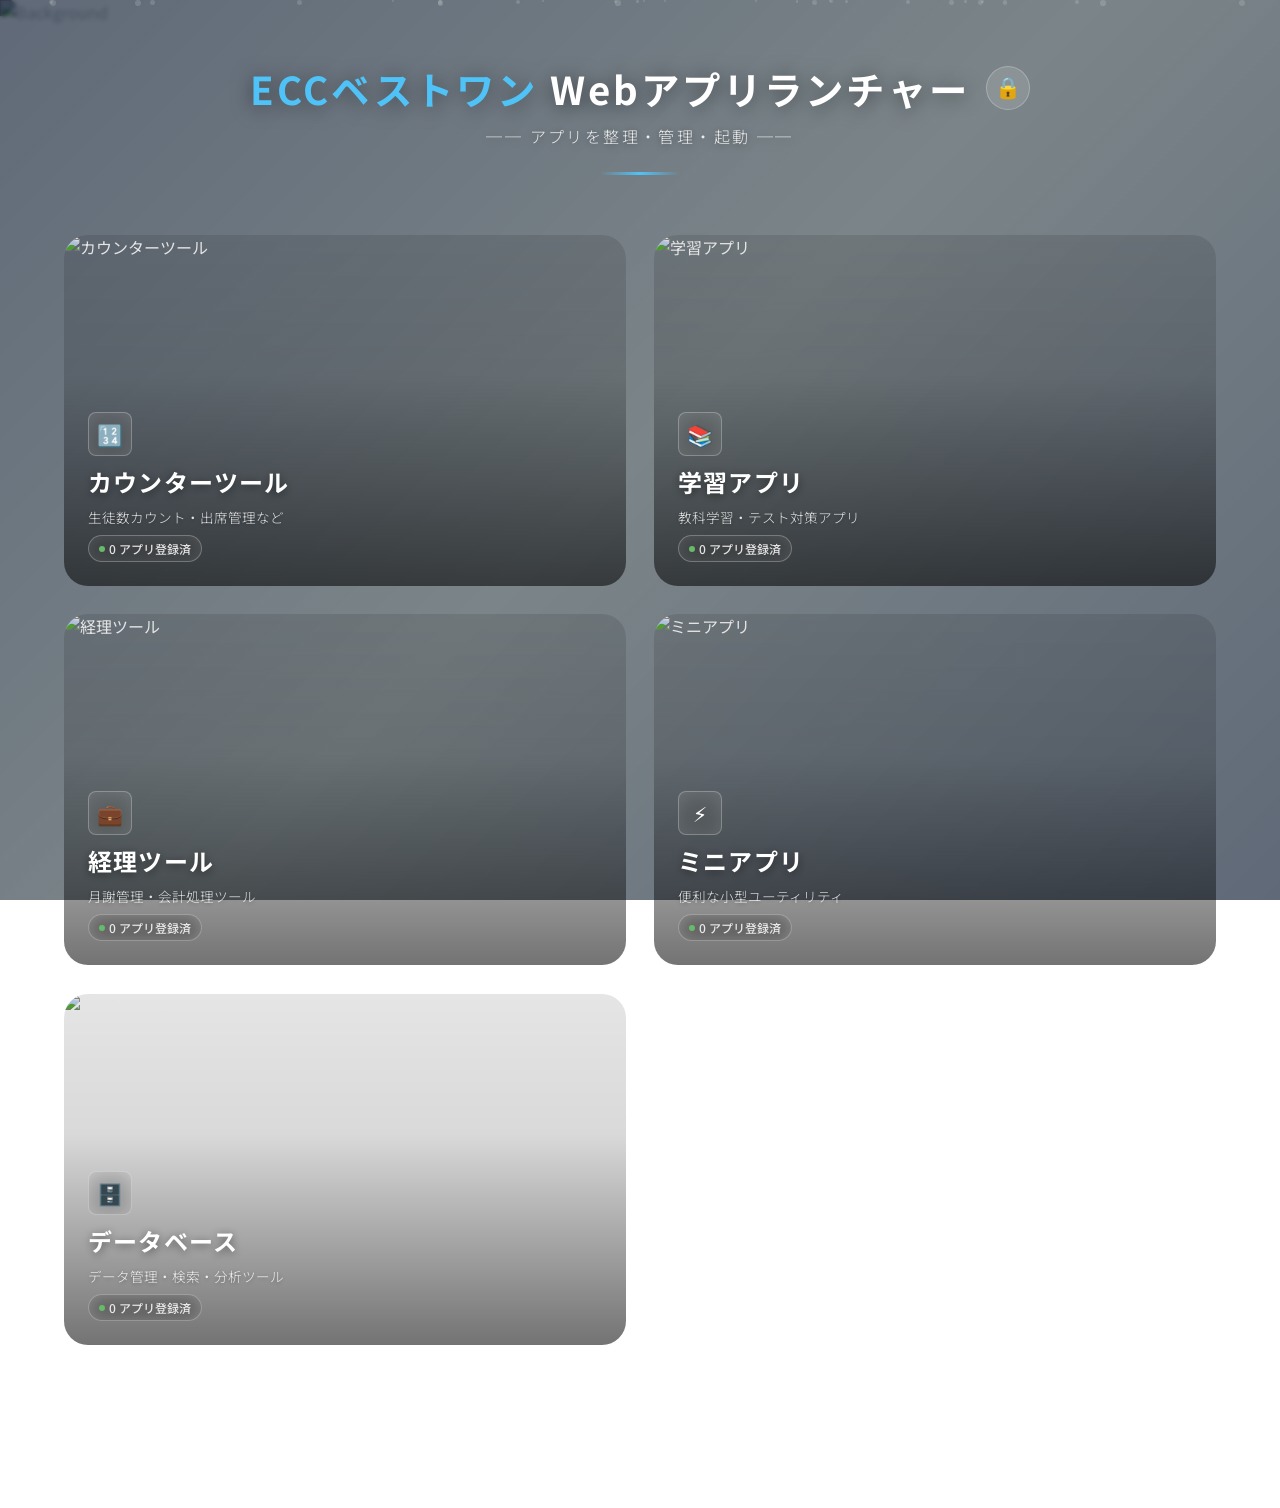
==== category.html @ 7f66db39 "Add files via upload" ====
<!DOCTYPE html>
<html lang="ja">

<head>
    <meta charset="UTF-8" />
    <meta name="viewport" content="width=device-width, initial-scale=1.0" />
    <meta name="description" content="ECCベストワン Webアプリ カテゴリページ" />
    <title>ECCベストワン Webアプリランチャー</title>
    <link rel="stylesheet" href="style.css" />
    <link rel="stylesheet" href="category.css" />
</head>

<body>

    <!-- Background -->
    <div class="bg-container">
        <img src="images/bg.png" alt="Background" />
    </div>
    <div class="bg-overlay"></div>

    <!-- Floating Particles -->
    <div class="particles-container" id="particles"></div>

    <!-- Header -->
    <header class="site-header cat-header">
        <div class="cat-header-top">
            <a href="index.html" class="back-link" id="backLink">← トップに戻る</a>
            <button class="export-btn" id="exportBtn" style="display:none" title="デプロイ用にエクスポート">📤 エクスポート</button>
        </div>
        <h1 class="site-title" id="catTitle">
            <span class="accent" id="catIcon">📁</span> <span id="catName">カテゴリ</span>
        </h1>
        <p class="site-subtitle" id="catDescription">── アプリ一覧 ──</p>
    </header>

    <!-- Main Content -->
    <main class="main-content">
        <!-- Search Bar -->
        <div class="search-section" id="searchSection">
            <div class="search-bar">
                <span class="search-icon">🔍</span>
                <input type="text" id="searchInput" placeholder="アプリ名・キャプション・タグで検索..." />
                <button class="search-clear" id="searchClear" title="クリア">✕</button>
            </div>
            <div class="tag-filter-bar" id="tagFilterBar">
                <!-- Tag buttons rendered by JS -->
            </div>
        </div>

        <div class="app-grid" id="appGrid">
            <!-- Rendered by JS -->
        </div>
    </main>

    <!-- Footer -->
    <footer class="site-footer">
        &copy; 2026 ECCベストワン藍住・北島中央
    </footer>

    <!-- Modal: Add/Edit App -->
    <div class="modal-backdrop" id="appModal">
        <div class="modal-panel">
            <h2 class="modal-title" id="modalTitle">アプリ登録</h2>
            <form id="appForm">
                <div class="modal-field">
                    <label for="inputAppName">アプリ名</label>
                    <input type="text" id="inputAppName" placeholder="例: 出席カウンター" required />
                </div>
                <div class="modal-field">
                    <label for="inputAppUrl">アプリURL</label>
                    <input type="url" id="inputAppUrl" placeholder="例: https://example.com/app" />
                </div>
                <div class="modal-field">
                    <label for="inputAppCaption">キャプション（任意）</label>
                    <input type="text" id="inputAppCaption" placeholder="例: 日次出席管理用" />
                </div>
                <div class="modal-field">
                    <label>タグ</label>
                    <div class="tag-input-area">
                        <div class="tag-list" id="tagList"></div>
                        <div class="tag-input-row">
                            <input type="text" id="inputTag" placeholder="タグを入力して Enter" />
                            <button type="button" class="btn-tag-add" id="btnAddTag">追加</button>
                        </div>
                        <div class="tag-suggestions" id="tagSuggestions">
                            <!-- Registered tag buttons rendered by JS -->
                        </div>
                    </div>
                </div>
                <div class="modal-field">
                    <label>スクリーンショット画像</label>
                    <div class="image-upload-area" id="imageUploadArea">
                        <div class="upload-placeholder" id="uploadPlaceholder">
                            <span class="upload-icon">📷</span>
                            <span>クリックまたはドラッグ&ドロップで画像を追加</span>
                        </div>
                        <img class="upload-preview" id="uploadPreview" alt="Preview" />
                        <input type="file" id="inputAppImage" accept="image/*" hidden />
                    </div>
                </div>
                <div class="modal-actions">
                    <button type="button" class="btn btn-secondary" id="btnCancel">キャンセル</button>
                    <button type="submit" class="btn btn-primary">保存</button>
                </div>
            </form>
        </div>
    </div>

    <!-- Context Menu -->
    <div class="context-menu" id="contextMenu">
        <div class="context-menu-item" id="ctxEdit">✏️ 編集</div>
        <div class="context-menu-item" id="ctxOpen">🚀 アプリを開く</div>
        <div class="context-menu-item danger" id="ctxDelete">🗑️ 削除</div>
    </div>

    <!-- Toast Container -->
    <div class="toast-container" id="toastContainer"></div>

    <script src="category.js"></script>
</body>

</html>
---- style.css ----
/* ============================================
   学習塾 Webアプリ ランディングページ - Style
   ============================================ */

@import url('https://fonts.googleapis.com/css2?family=Noto+Sans+JP:wght@300;400;500;700;900&family=Inter:wght@300;400;500;600;700&display=swap');

/* ---------- CSS Custom Properties ---------- */
:root {
  --color-bg-overlay: rgba(0, 0, 0, 0.35);
  --color-glass-bg: rgba(255, 255, 255, 0.12);
  --color-glass-border: rgba(255, 255, 255, 0.25);
  --color-glass-hover-bg: rgba(255, 255, 255, 0.22);
  --color-text-primary: #ffffff;
  --color-text-secondary: rgba(255, 255, 255, 0.85);
  --color-accent: #4fc3f7;
  --color-accent-glow: rgba(79, 195, 247, 0.4);
  --color-success: #66bb6a;
  --color-warning: #ffa726;
  --font-primary: 'Noto Sans JP', 'Inter', system-ui, -apple-system, sans-serif;
  --radius-sm: 8px;
  --radius-md: 16px;
  --radius-lg: 24px;
  --radius-xl: 32px;
  --shadow-glass: 0 8px 32px rgba(0, 0, 0, 0.3);
  --shadow-glow: 0 0 20px var(--color-accent-glow);
  --transition-smooth: 0.4s cubic-bezier(0.25, 0.46, 0.45, 0.94);
  --transition-bounce: 0.5s cubic-bezier(0.34, 1.56, 0.64, 1);
}

/* ---------- Reset & Base ---------- */
*,
*::before,
*::after {
  margin: 0;
  padding: 0;
  box-sizing: border-box;
}

html {
  font-size: 16px;
  scroll-behavior: smooth;
}

body {
  font-family: var(--font-primary);
  min-height: 100vh;
  color: var(--color-text-primary);
  overflow-x: hidden;
  position: relative;
}

/* ---------- Background ---------- */
.bg-container {
  position: fixed;
  inset: 0;
  z-index: -2;
}

.bg-container img {
  width: 100%;
  height: 100%;
  object-fit: cover;
  filter: brightness(0.7) saturate(1.2);
}

.bg-overlay {
  position: fixed;
  inset: 0;
  z-index: -1;
  background: linear-gradient(135deg,
      rgba(10, 25, 47, 0.65) 0%,
      rgba(15, 32, 39, 0.55) 50%,
      rgba(10, 25, 47, 0.65) 100%);
  backdrop-filter: blur(2px);
}

/* ---------- Header ---------- */
.site-header {
  position: relative;
  text-align: center;
  padding: 60px 20px 40px;
}

.site-header::after {
  content: '';
  display: block;
  width: 80px;
  height: 3px;
  margin: 24px auto 0;
  background: linear-gradient(90deg, transparent, var(--color-accent), transparent);
  border-radius: 2px;
}

.header-top {
  display: flex;
  align-items: center;
  justify-content: center;
  gap: 16px;
}

.site-title {
  font-size: 2.4rem;
  font-weight: 700;
  letter-spacing: 0.08em;
  text-shadow: 0 2px 20px rgba(0, 0, 0, 0.5);
}

.site-title .accent {
  color: var(--color-accent);
}

.site-subtitle {
  font-size: 1rem;
  font-weight: 300;
  color: var(--color-text-secondary);
  margin-top: 8px;
  letter-spacing: 0.15em;
  text-shadow: 0 1px 10px rgba(0, 0, 0, 0.4);
}

/* Lock Button */
.lock-btn {
  background: var(--color-glass-bg);
  backdrop-filter: blur(10px);
  border: 1px solid var(--color-glass-border);
  border-radius: 50%;
  width: 44px;
  height: 44px;
  font-size: 1.3rem;
  cursor: pointer;
  display: flex;
  align-items: center;
  justify-content: center;
  transition: all 0.3s;
  flex-shrink: 0;
}

.lock-btn:hover {
  background: var(--color-glass-hover-bg);
  transform: scale(1.1);
}

.lock-btn.unlocked {
  border-color: var(--color-success);
  box-shadow: 0 0 12px rgba(102, 187, 106, 0.3);
}

/* ---------- Main Content ---------- */
.main-content {
  max-width: 1200px;
  margin: 0 auto;
  padding: 20px 24px 80px;
}

/* ---------- Category Grid ---------- */
.category-grid {
  display: grid;
  grid-template-columns: repeat(2, 1fr);
  gap: 28px;
  perspective: 1200px;
}

/* ---------- Category Card ---------- */
.category-card {
  position: relative;
  border-radius: var(--radius-lg);
  overflow: hidden;
  cursor: pointer;
  text-decoration: none;
  color: inherit;
  transition: transform var(--transition-smooth), box-shadow var(--transition-smooth);
  transform-style: preserve-3d;
  aspect-ratio: 16 / 10;
}

.category-card:hover {
  transform: translateY(-8px) scale(1.02);
  box-shadow: var(--shadow-glass), var(--shadow-glow);
}

.category-card:active {
  transform: translateY(-2px) scale(0.99);
}

/* Card Image */
.card-image {
  position: absolute;
  inset: 0;
  z-index: 0;
}

.card-image img {
  width: 100%;
  height: 100%;
  object-fit: cover;
  transition: transform var(--transition-smooth), filter var(--transition-smooth);
}

.category-card:hover .card-image img {
  transform: scale(1.08);
  filter: brightness(1.1);
}

/* Card Glass Overlay */
.card-overlay {
  position: absolute;
  inset: 0;
  z-index: 1;
  background: linear-gradient(180deg,
      rgba(0, 0, 0, 0.1) 0%,
      rgba(0, 0, 0, 0.15) 40%,
      rgba(0, 0, 0, 0.55) 100%);
  transition: background var(--transition-smooth);
}

.category-card:hover .card-overlay {
  background: linear-gradient(180deg,
      rgba(0, 0, 0, 0.05) 0%,
      rgba(0, 0, 0, 0.1) 40%,
      rgba(0, 0, 0, 0.45) 100%);
}

/* Card Content */
.card-content {
  position: absolute;
  bottom: 0;
  left: 0;
  right: 0;
  z-index: 2;
  padding: 24px;
  display: flex;
  flex-direction: column;
  align-items: flex-start;
  gap: 8px;
}

.card-icon {
  width: 44px;
  height: 44px;
  border-radius: var(--radius-sm);
  background: var(--color-glass-bg);
  backdrop-filter: blur(10px);
  border: 1px solid var(--color-glass-border);
  display: flex;
  align-items: center;
  justify-content: center;
  font-size: 1.3rem;
  transition: transform var(--transition-bounce), background var(--transition-smooth);
}

.category-card:hover .card-icon {
  transform: scale(1.15) rotate(-5deg);
  background: var(--color-glass-hover-bg);
}

.card-title {
  font-size: 1.5rem;
  font-weight: 700;
  letter-spacing: 0.05em;
  text-shadow: 0 2px 10px rgba(0, 0, 0, 0.5);
}

.card-description {
  font-size: 0.85rem;
  font-weight: 300;
  color: var(--color-text-secondary);
  line-height: 1.5;
  text-shadow: 0 1px 5px rgba(0, 0, 0, 0.4);
}

.card-arrow {
  position: absolute;
  top: 20px;
  right: 20px;
  z-index: 2;
  width: 36px;
  height: 36px;
  border-radius: 50%;
  background: var(--color-glass-bg);
  backdrop-filter: blur(10px);
  border: 1px solid var(--color-glass-border);
  display: flex;
  align-items: center;
  justify-content: center;
  font-size: 1rem;
  opacity: 0;
  transform: translateX(-10px);
  transition: opacity var(--transition-smooth), transform var(--transition-smooth);
}

.category-card:hover .card-arrow {
  opacity: 1;
  transform: translateX(0);
}

/* Card Badge (count) */
.card-badge {
  display: inline-flex;
  align-items: center;
  gap: 4px;
  padding: 4px 10px;
  border-radius: 20px;
  background: var(--color-glass-bg);
  backdrop-filter: blur(10px);
  border: 1px solid var(--color-glass-border);
  font-size: 0.75rem;
  font-weight: 500;
  color: var(--color-text-secondary);
}

.card-badge .dot {
  width: 6px;
  height: 6px;
  border-radius: 50%;
  background: var(--color-success);
  animation: pulse-dot 2s ease-in-out infinite;
}

@keyframes pulse-dot {

  0%,
  100% {
    opacity: 1;
    transform: scale(1);
  }

  50% {
    opacity: 0.5;
    transform: scale(0.8);
  }
}

/* ---------- Floating Particles ---------- */
.particles-container {
  position: fixed;
  inset: 0;
  z-index: -1;
  pointer-events: none;
  overflow: hidden;
}

.particle {
  position: absolute;
  width: 4px;
  height: 4px;
  background: rgba(255, 255, 255, 0.15);
  border-radius: 50%;
  animation: float-particle linear infinite;
}

@keyframes float-particle {
  0% {
    transform: translateY(100vh) translateX(0);
    opacity: 0;
  }

  10% {
    opacity: 1;
  }

  90% {
    opacity: 1;
  }

  100% {
    transform: translateY(-10vh) translateX(50px);
    opacity: 0;
  }
}

/* ---------- Footer ---------- */
.site-footer {
  text-align: center;
  padding: 24px 20px 40px;
  color: rgba(255, 255, 255, 0.4);
  font-size: 0.8rem;
  letter-spacing: 0.1em;
}

/* ---------- Modal: Add Category ---------- */
.modal-backdrop {
  display: none;
  position: fixed;
  inset: 0;
  z-index: 100;
  background: rgba(0, 0, 0, 0.6);
  backdrop-filter: blur(8px);
  align-items: center;
  justify-content: center;
}

.modal-backdrop.active {
  display: flex;
}

.modal-panel {
  width: 90%;
  max-width: 480px;
  background: rgba(20, 30, 48, 0.92);
  backdrop-filter: blur(20px);
  border: 1px solid var(--color-glass-border);
  border-radius: var(--radius-lg);
  padding: 36px 32px;
  box-shadow: var(--shadow-glass);
  animation: modal-enter 0.2s ease-out;
}

@keyframes modal-enter {
  from {
    opacity: 0;
  }

  to {
    opacity: 1;
  }
}

.modal-title {
  font-size: 1.3rem;
  font-weight: 700;
  margin-bottom: 24px;
  letter-spacing: 0.05em;
}

.modal-field {
  margin-bottom: 16px;
}

.modal-field label {
  display: block;
  font-size: 0.85rem;
  font-weight: 500;
  color: var(--color-text-secondary);
  margin-bottom: 6px;
}

.modal-field input,
.modal-field textarea {
  width: 100%;
  padding: 12px 16px;
  border-radius: var(--radius-sm);
  border: 1px solid var(--color-glass-border);
  background: rgba(255, 255, 255, 0.08);
  color: var(--color-text-primary);
  font-family: var(--font-primary);
  font-size: 0.95rem;
  outline: none;
  transition: border-color 0.3s, background 0.3s;
}

.modal-field input:focus,
.modal-field textarea:focus {
  border-color: var(--color-accent);
  background: rgba(255, 255, 255, 0.12);
}

.modal-field textarea {
  height: 80px;
  resize: vertical;
}

.modal-actions {
  display: flex;
  gap: 12px;
  margin-top: 24px;
}

.btn {
  flex: 1;
  padding: 12px 20px;
  border: none;
  border-radius: var(--radius-sm);
  font-family: var(--font-primary);
  font-size: 0.9rem;
  font-weight: 600;
  cursor: pointer;
  transition: all 0.3s;
  letter-spacing: 0.05em;
}

.btn-primary {
  background: linear-gradient(135deg, var(--color-accent), #0288d1);
  color: white;
  box-shadow: 0 4px 15px rgba(79, 195, 247, 0.3);
}

.btn-primary:hover {
  box-shadow: 0 6px 20px rgba(79, 195, 247, 0.5);
  transform: translateY(-2px);
}

.btn-secondary {
  background: rgba(255, 255, 255, 0.1);
  color: var(--color-text-secondary);
  border: 1px solid var(--color-glass-border);
}

.btn-secondary:hover {
  background: rgba(255, 255, 255, 0.18);
}

/* ---------- Add Category Button ---------- */
.add-category-card {
  display: flex;
  align-items: center;
  justify-content: center;
  border: 2px dashed var(--color-glass-border);
  border-radius: var(--radius-lg);
  cursor: pointer;
  color: var(--color-text-secondary);
  font-size: 1rem;
  font-weight: 500;
  gap: 8px;
  transition: all var(--transition-smooth);
  aspect-ratio: 16 / 10;
  background: var(--color-glass-bg);
  backdrop-filter: blur(6px);
}

.add-category-card:hover {
  border-color: var(--color-accent);
  color: var(--color-accent);
  background: rgba(79, 195, 247, 0.08);
  transform: translateY(-4px);
}

.add-category-card .plus-icon {
  font-size: 1.8rem;
  font-weight: 300;
  line-height: 1;
}

/* ---------- Context Menu ---------- */
.context-menu {
  display: none;
  position: fixed;
  z-index: 200;
  background: rgba(20, 30, 48, 0.95);
  backdrop-filter: blur(20px);
  border: 1px solid var(--color-glass-border);
  border-radius: var(--radius-sm);
  padding: 8px 0;
  min-width: 160px;
  box-shadow: var(--shadow-glass);
}

.context-menu.active {
  display: block;
}

.context-menu-item {
  padding: 10px 20px;
  font-size: 0.85rem;
  cursor: pointer;
  transition: background 0.2s;
  display: flex;
  align-items: center;
  gap: 8px;
}

.context-menu-item:hover {
  background: rgba(255, 255, 255, 0.1);
}

.context-menu-item.danger {
  color: #ef5350;
}

.context-menu-item.danger:hover {
  background: rgba(239, 83, 80, 0.15);
}

/* ---------- Toast Notification ---------- */
.toast-container {
  position: fixed;
  bottom: 30px;
  right: 30px;
  z-index: 300;
  display: flex;
  flex-direction: column;
  gap: 10px;
}

.toast {
  padding: 14px 22px;
  border-radius: var(--radius-sm);
  background: rgba(20, 30, 48, 0.92);
  backdrop-filter: blur(20px);
  border: 1px solid var(--color-glass-border);
  color: var(--color-text-primary);
  font-size: 0.85rem;
  box-shadow: var(--shadow-glass);
  animation: toast-in 0.4s ease-out, toast-out 0.4s ease-in 2.6s forwards;
}

@keyframes toast-in {
  from {
    opacity: 0;
    transform: translateX(30px);
  }

  to {
    opacity: 1;
    transform: translateX(0);
  }
}

@keyframes toast-out {
  from {
    opacity: 1;
    transform: translateX(0);
  }

  to {
    opacity: 0;
    transform: translateX(30px);
  }
}

/* ---------- Responsive ---------- */
@media (max-width: 768px) {
  .site-title {
    font-size: 1.7rem;
  }

  .site-subtitle {
    font-size: 0.85rem;
  }

  .category-grid {
    grid-template-columns: 1fr;
    gap: 20px;
  }

  .card-content {
    padding: 18px;
  }

  .card-title {
    font-size: 1.2rem;
  }

  .site-header {
    padding: 40px 16px 28px;
  }

  .main-content {
    padding: 16px 16px 60px;
  }
}

@media (max-width: 480px) {
  .site-title {
    font-size: 1.4rem;
  }

  .category-card {
    aspect-ratio: 16 / 9;
  }
}
---- category.css ----
/* ============================================
   Category Page - Additional Styles
   ============================================ */

/* ---------- Search Section ---------- */
.search-section {
    margin-bottom: 24px;
}

.search-bar {
    display: flex;
    align-items: center;
    gap: 10px;
    padding: 10px 16px;
    background: var(--color-glass-bg);
    backdrop-filter: blur(12px);
    border: 1px solid var(--color-glass-border);
    border-radius: var(--radius-md);
    transition: border-color 0.3s;
}

.search-bar:focus-within {
    border-color: var(--color-accent);
}

.search-icon {
    font-size: 1.1rem;
    flex-shrink: 0;
}

.search-bar input {
    flex: 1;
    border: none;
    background: transparent;
    color: var(--color-text-primary);
    font-family: var(--font-primary);
    font-size: 0.95rem;
    outline: none;
}

.search-bar input::placeholder {
    color: rgba(255, 255, 255, 0.4);
}

.search-clear {
    background: none;
    border: none;
    color: rgba(255, 255, 255, 0.4);
    cursor: pointer;
    font-size: 1rem;
    padding: 4px;
    border-radius: 50%;
    transition: all 0.2s;
    display: none;
}

.search-clear.visible {
    display: block;
}

.search-clear:hover {
    color: var(--color-text-primary);
    background: rgba(255, 255, 255, 0.1);
}

/* Tag Filter Bar */
.tag-filter-bar {
    display: flex;
    flex-wrap: wrap;
    gap: 8px;
    margin-top: 12px;
}

.tag-filter-bar:empty {
    display: none;
}

.tag-filter-btn {
    padding: 5px 14px;
    border-radius: 20px;
    border: 1px solid var(--color-glass-border);
    background: var(--color-glass-bg);
    backdrop-filter: blur(6px);
    color: var(--color-text-secondary);
    font-family: var(--font-primary);
    font-size: 0.8rem;
    cursor: pointer;
    transition: all 0.2s;
}

.tag-filter-btn:hover {
    border-color: var(--color-accent);
    color: var(--color-accent);
}

.tag-filter-btn.active {
    background: rgba(79, 195, 247, 0.2);
    border-color: var(--color-accent);
    color: var(--color-accent);
}

/* No results */
.no-results {
    grid-column: 1 / -1;
    text-align: center;
    color: var(--color-text-secondary);
    font-size: 1rem;
    padding: 60px 20px;
}

/* ---------- Tag Input Area (Modal) ---------- */
.tag-input-area {
    display: flex;
    flex-direction: column;
    gap: 8px;
}

.tag-list {
    display: flex;
    flex-wrap: wrap;
    gap: 6px;
    min-height: 10px;
}

.tag-badge {
    display: inline-flex;
    align-items: center;
    gap: 4px;
    padding: 4px 10px;
    border-radius: 14px;
    background: rgba(79, 195, 247, 0.18);
    border: 1px solid rgba(79, 195, 247, 0.35);
    color: var(--color-accent);
    font-size: 0.78rem;
    font-weight: 500;
}

.tag-badge .tag-remove {
    cursor: pointer;
    font-size: 0.7rem;
    opacity: 0.7;
    transition: opacity 0.2s;
    margin-left: 2px;
}

.tag-badge .tag-remove:hover {
    opacity: 1;
}

.tag-input-row {
    display: flex;
    gap: 6px;
}

.tag-input-row input {
    flex: 1;
    padding: 8px 12px;
    border-radius: var(--radius-sm);
    border: 1px solid var(--color-glass-border);
    background: rgba(255, 255, 255, 0.08);
    color: var(--color-text-primary);
    font-family: var(--font-primary);
    font-size: 0.85rem;
    outline: none;
    transition: border-color 0.3s;
}

.tag-input-row input:focus {
    border-color: var(--color-accent);
}

.btn-tag-add {
    padding: 8px 14px;
    border-radius: var(--radius-sm);
    border: 1px solid var(--color-glass-border);
    background: rgba(255, 255, 255, 0.08);
    color: var(--color-text-secondary);
    font-family: var(--font-primary);
    font-size: 0.82rem;
    cursor: pointer;
    transition: all 0.2s;
    white-space: nowrap;
}

.btn-tag-add:hover {
    background: rgba(79, 195, 247, 0.15);
    border-color: var(--color-accent);
    color: var(--color-accent);
}

.tag-suggestions {
    display: flex;
    flex-wrap: wrap;
    gap: 5px;
}

.tag-suggestions:empty {
    display: none;
}

.tag-suggest-btn {
    padding: 3px 10px;
    border-radius: 12px;
    border: 1px dashed rgba(255, 255, 255, 0.2);
    background: transparent;
    color: rgba(255, 255, 255, 0.5);
    font-family: var(--font-primary);
    font-size: 0.75rem;
    cursor: pointer;
    transition: all 0.2s;
}

.tag-suggest-btn:hover {
    border-color: var(--color-accent);
    color: var(--color-accent);
    background: rgba(79, 195, 247, 0.08);
}

/* Tag on card */
.app-card-tags {
    display: flex;
    flex-wrap: wrap;
    gap: 4px;
    padding: 0 16px 12px;
}

.app-card-tags .tag-badge {
    font-size: 0.7rem;
    padding: 2px 8px;
}

/* ---------- Header ---------- */
.cat-header-top {
    display: flex;
    justify-content: space-between;
    align-items: center;
}

.export-btn {
    padding: 6px 16px;
    border-radius: 20px;
    border: 1px solid rgba(76, 175, 80, 0.5);
    background: rgba(76, 175, 80, 0.15);
    color: #81c784;
    font-family: var(--font-primary);
    font-size: 0.8rem;
    cursor: pointer;
    transition: all 0.2s;
}

.export-btn:hover {
    background: rgba(76, 175, 80, 0.3);
    border-color: #81c784;
}

.cat-header {
    padding-top: 30px;
    padding-bottom: 30px;
}

.back-link {
    display: inline-block;
    color: var(--color-text-secondary);
    text-decoration: none;
    font-size: 0.9rem;
    font-weight: 400;
    margin-bottom: 16px;
    padding: 6px 14px;
    border-radius: 20px;
    background: var(--color-glass-bg);
    backdrop-filter: blur(10px);
    border: 1px solid var(--color-glass-border);
    transition: all 0.3s;
    letter-spacing: 0.05em;
}

.back-link:hover {
    color: var(--color-accent);
    background: rgba(79, 195, 247, 0.12);
    border-color: var(--color-accent);
    transform: translateX(-4px);
}

/* ---------- App Grid ---------- */
.app-grid {
    display: grid;
    grid-template-columns: repeat(auto-fill, minmax(240px, 1fr));
    gap: 24px;
    perspective: 1200px;
}

/* ---------- App Card ---------- */
.app-card {
    position: relative;
    border-radius: var(--radius-md);
    overflow: hidden;
    cursor: pointer;
    text-decoration: none;
    color: inherit;
    background: var(--color-glass-bg);
    backdrop-filter: blur(12px);
    border: 1px solid var(--color-glass-border);
    transition: transform var(--transition-smooth), box-shadow var(--transition-smooth), border-color var(--transition-smooth);
    display: flex;
    flex-direction: column;
}

.app-card:hover {
    transform: translateY(-6px) scale(1.02);
    box-shadow: var(--shadow-glass), var(--shadow-glow);
    border-color: rgba(79, 195, 247, 0.4);
}

.app-card:active {
    transform: translateY(-2px) scale(0.99);
}

.app-card.dragging {
    opacity: 0.4;
    transform: scale(0.95);
    box-shadow: none;
}

.app-card.drag-over {
    border-color: var(--color-accent);
    box-shadow: 0 0 0 3px rgba(79, 195, 247, 0.3);
    transform: scale(1.03);
}

/* Card Screenshot Area */
.app-card-image {
    width: 100%;
    aspect-ratio: 1 / 1;
    overflow: hidden;
    position: relative;
    background: rgba(0, 0, 0, 0.25);
    display: flex;
    align-items: center;
    justify-content: center;
}

.app-card-image img {
    width: 100%;
    height: 100%;
    object-fit: contain;
    transition: transform var(--transition-smooth);
}

.app-card:hover .app-card-image img {
    transform: scale(1.06);
}

.app-card-image .no-image {
    color: rgba(255, 255, 255, 0.3);
    font-size: 2.5rem;
}

/* Card Info */
.app-card-info {
    padding: 16px;
    display: flex;
    flex-direction: column;
    gap: 4px;
    flex: 1;
}

.app-card-name {
    font-size: 1rem;
    font-weight: 600;
    letter-spacing: 0.03em;
    white-space: nowrap;
    overflow: hidden;
    text-overflow: ellipsis;
}

.app-card-caption {
    font-size: 0.78rem;
    font-weight: 300;
    color: var(--color-text-secondary);
    line-height: 1.4;
    display: -webkit-box;
    -webkit-line-clamp: 2;
    -webkit-box-orient: vertical;
    overflow: hidden;
}

/* Card Launch Badge */
.app-card-launch {
    position: absolute;
    top: 12px;
    right: 12px;
    width: 32px;
    height: 32px;
    border-radius: 50%;
    background: var(--color-glass-bg);
    backdrop-filter: blur(10px);
    border: 1px solid var(--color-glass-border);
    display: flex;
    align-items: center;
    justify-content: center;
    font-size: 0.85rem;
    opacity: 0;
    transform: scale(0.8);
    transition: all var(--transition-smooth);
}

.app-card:hover .app-card-launch {
    opacity: 1;
    transform: scale(1);
}

/* Card Edit/Delete Buttons (local only) */
.app-card-actions {
    position: absolute;
    top: 8px;
    left: 8px;
    z-index: 3;
    display: flex;
    gap: 6px;
    opacity: 0;
    transition: opacity 0.3s;
}

.app-card:hover .app-card-actions {
    opacity: 1;
}

.app-action-btn {
    width: 34px;
    height: 34px;
    border-radius: 50%;
    border: 1px solid var(--color-glass-border);
    background: rgba(20, 30, 48, 0.85);
    backdrop-filter: blur(10px);
    cursor: pointer;
    font-size: 0.85rem;
    display: flex;
    align-items: center;
    justify-content: center;
    transition: all 0.2s;
}

.app-action-btn:hover {
    background: rgba(79, 195, 247, 0.25);
    border-color: var(--color-accent);
    transform: scale(1.15);
}

/* ---------- Add App Card ---------- */
.add-app-card {
    display: flex;
    flex-direction: column;
    align-items: center;
    justify-content: center;
    border: 2px dashed var(--color-glass-border);
    border-radius: var(--radius-md);
    cursor: pointer;
    color: var(--color-text-secondary);
    font-size: 0.9rem;
    font-weight: 500;
    gap: 8px;
    transition: all var(--transition-smooth);
    min-height: 200px;
    background: var(--color-glass-bg);
    backdrop-filter: blur(6px);
}

.add-app-card:hover {
    border-color: var(--color-accent);
    color: var(--color-accent);
    background: rgba(79, 195, 247, 0.08);
    transform: translateY(-4px);
}

.add-app-card .plus-icon {
    font-size: 2.2rem;
    font-weight: 300;
    line-height: 1;
}

/* ---------- Image Upload Area ---------- */
.image-upload-area {
    position: relative;
    width: 100%;
    aspect-ratio: 1 / 1;
    border: 2px dashed var(--color-glass-border);
    border-radius: var(--radius-sm);
    overflow: hidden;
    cursor: pointer;
    transition: all 0.3s;
    background: rgba(255, 255, 255, 0.04);
}

.image-upload-area:hover {
    border-color: var(--color-accent);
    background: rgba(79, 195, 247, 0.06);
}

.image-upload-area.drag-over {
    border-color: var(--color-accent);
    background: rgba(79, 195, 247, 0.1);
    box-shadow: inset 0 0 20px rgba(79, 195, 247, 0.15);
}

.upload-placeholder {
    position: absolute;
    inset: 0;
    display: flex;
    flex-direction: column;
    align-items: center;
    justify-content: center;
    gap: 8px;
    color: var(--color-text-secondary);
    font-size: 0.85rem;
    padding: 16px;
    text-align: center;
}

.upload-icon {
    font-size: 2rem;
}

.upload-preview {
    width: 100%;
    height: 100%;
    object-fit: contain;
    display: none;
}

.upload-preview.active {
    display: block;
}

/* ---------- Responsive ---------- */
@media (max-width: 768px) {
    .app-grid {
        grid-template-columns: repeat(auto-fill, minmax(160px, 1fr));
        gap: 16px;
    }

    .app-card-info {
        padding: 12px;
    }

    .app-card-name {
        font-size: 0.9rem;
    }
}

@media (max-width: 480px) {
    .app-grid {
        grid-template-columns: repeat(2, 1fr);
        gap: 12px;
    }
}
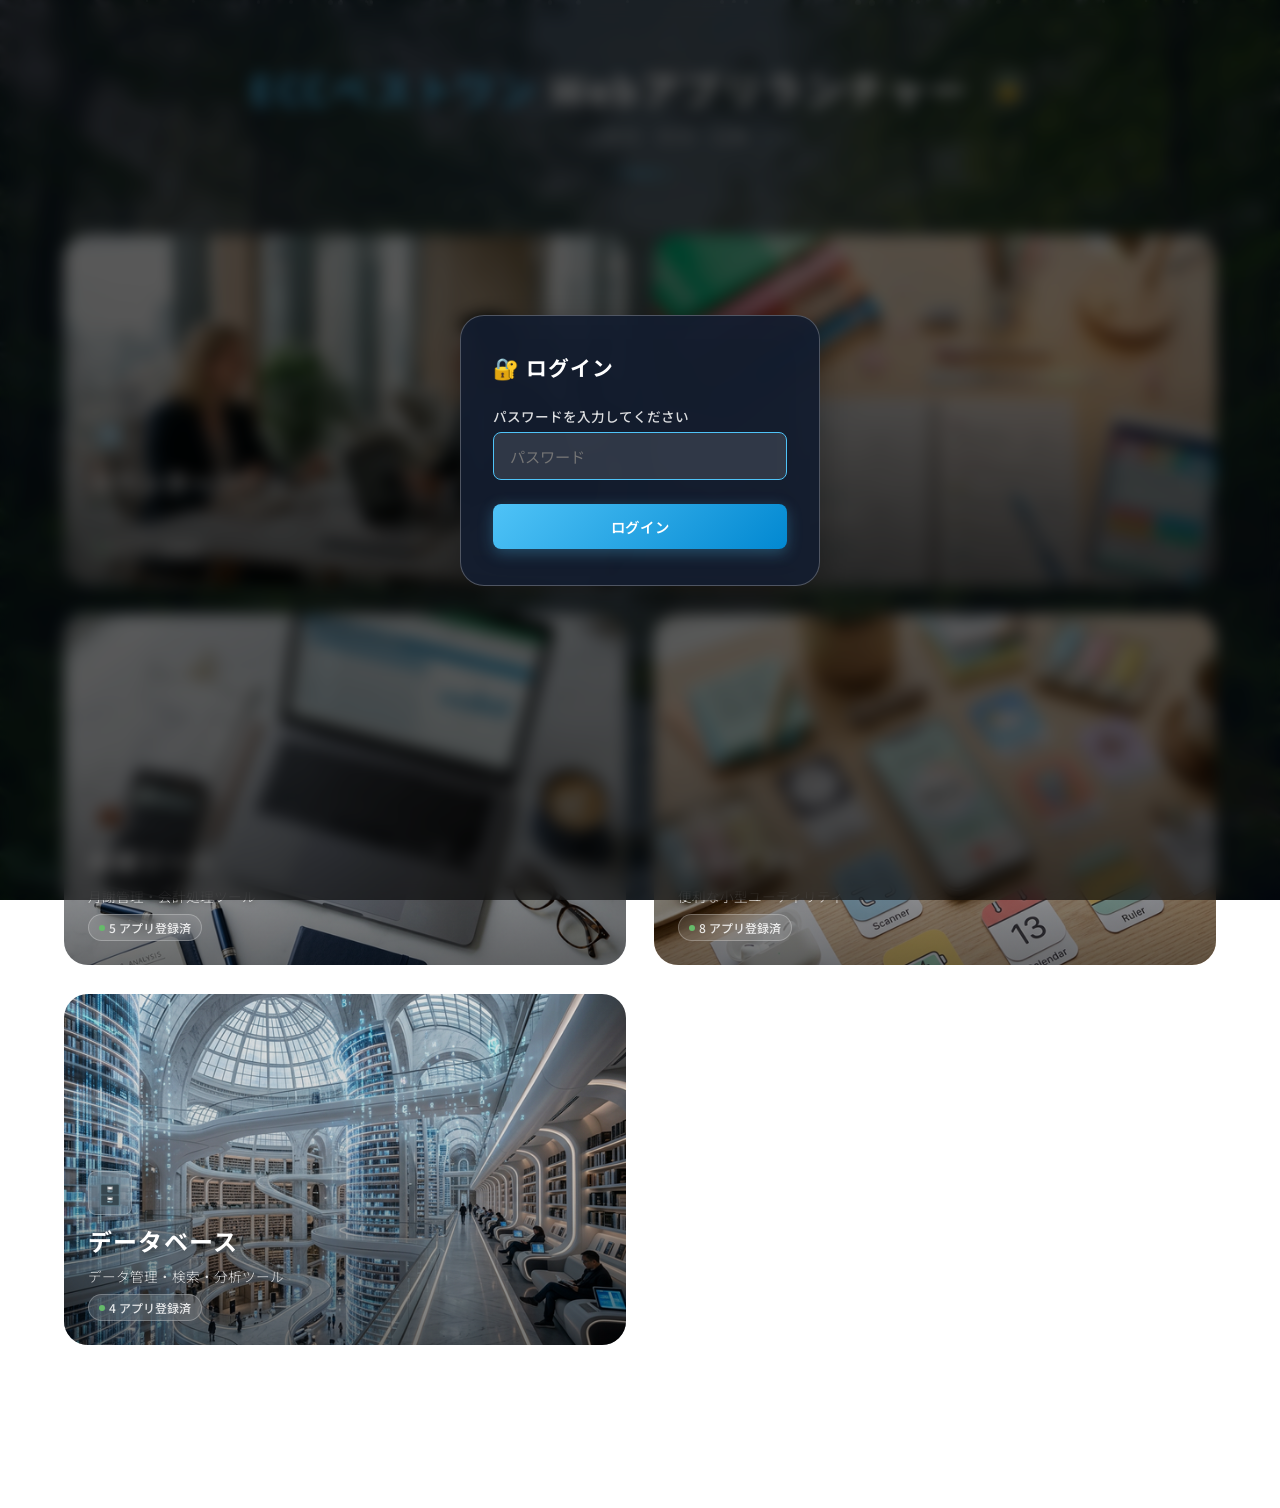
==== commit c03857e7: "up" ====
--- a/category.html
+++ b/category.html
@@ -6,6 +6,16 @@
     <meta name="viewport" content="width=device-width, initial-scale=1.0" />
     <meta name="description" content="ECCベストワン Webアプリ カテゴリページ" />
     <title>ECCベストワン Webアプリランチャー</title>
+
+    <!-- Favicon / Home Screen Icon -->
+    <link rel="icon" type="image/png" sizes="512x512" href="images/icon-512.png" />
+    <link rel="apple-touch-icon" href="images/icon-512.png" />
+    <link rel="manifest" href="manifest.json" />
+    <meta name="theme-color" content="#c4a7e7" />
+    <meta name="apple-mobile-web-app-capable" content="yes" />
+    <meta name="apple-mobile-web-app-status-bar-style" content="black-translucent" />
+    <meta name="apple-mobile-web-app-title" content="ECC Apps" />
+
     <link rel="stylesheet" href="style.css" />
     <link rel="stylesheet" href="category.css" />
 </head>
--- a/style.css
+++ b/style.css
@@ -118,6 +118,112 @@
   text-shadow: 0 1px 10px rgba(0, 0, 0, 0.4);
 }
 
+/* Header Actions */
+.header-actions {
+  display: flex;
+  align-items: center;
+  gap: 8px;
+}
+
+/* Settings Button */
+.settings-btn {
+  background: var(--color-glass-bg);
+  backdrop-filter: blur(10px);
+  border: 1px solid rgba(76, 175, 80, 0.4);
+  border-radius: 50%;
+  width: 44px;
+  height: 44px;
+  font-size: 1.3rem;
+  cursor: pointer;
+  display: flex;
+  align-items: center;
+  justify-content: center;
+  transition: all 0.3s;
+  flex-shrink: 0;
+}
+
+.settings-btn:hover {
+  background: rgba(76, 175, 80, 0.2);
+  transform: scale(1.1) rotate(45deg);
+}
+
+/* Settings Modal */
+.settings-role-section {
+  background: rgba(255, 255, 255, 0.05);
+  border: 1px solid var(--color-glass-border);
+  border-radius: var(--radius-md);
+  padding: 16px;
+  margin-bottom: 12px;
+}
+
+.settings-role-header {
+  display: flex;
+  justify-content: space-between;
+  align-items: center;
+  margin-bottom: 12px;
+}
+
+.settings-role-label {
+  font-weight: 700;
+  font-size: 1rem;
+}
+
+.settings-role-name {
+  font-size: 0.75rem;
+  color: var(--color-text-secondary);
+  background: rgba(255, 255, 255, 0.08);
+  border-radius: 12px;
+  padding: 2px 10px;
+}
+
+.settings-pw-input {
+  width: 100%;
+  padding: 8px 12px;
+  background: rgba(255, 255, 255, 0.08);
+  border: 1px solid var(--color-glass-border);
+  border-radius: var(--radius-sm);
+  color: var(--color-text-primary);
+  font-family: monospace;
+  font-size: 0.95rem;
+}
+
+.settings-cat-grid {
+  display: flex;
+  flex-wrap: wrap;
+  gap: 8px;
+  margin-top: 6px;
+}
+
+.settings-cat-label {
+  display: flex;
+  align-items: center;
+  gap: 4px;
+  font-size: 0.85rem;
+  cursor: pointer;
+  background: rgba(255, 255, 255, 0.06);
+  border: 1px solid var(--color-glass-border);
+  border-radius: var(--radius-sm);
+  padding: 4px 10px;
+  transition: background 0.2s;
+}
+
+.settings-cat-label:hover {
+  background: rgba(255, 255, 255, 0.12);
+}
+
+.settings-cat-label input[type="checkbox"] {
+  accent-color: var(--color-accent);
+  width: 16px;
+  height: 16px;
+}
+
+.settings-master-note {
+  font-size: 0.85rem;
+  color: var(--color-text-secondary);
+  padding: 8px 0;
+  font-style: italic;
+}
+
 /* Lock Button */
 .lock-btn {
   background: var(--color-glass-bg);
@@ -182,6 +288,42 @@
   transform: translateY(-2px) scale(0.99);
 }
 
+/* Locked card */
+.category-card.locked {
+  cursor: not-allowed;
+}
+
+.category-card.locked:hover {
+  transform: none;
+  box-shadow: var(--shadow-glass);
+}
+
+.category-card.locked .card-image img {
+  filter: grayscale(0.7) brightness(0.5);
+}
+
+.category-card.locked:hover .card-image img {
+  transform: none;
+  filter: grayscale(0.7) brightness(0.5);
+}
+
+.card-lock-overlay {
+  position: absolute;
+  inset: 0;
+  z-index: 5;
+  display: flex;
+  align-items: center;
+  justify-content: center;
+  background: rgba(0, 0, 0, 0.25);
+  border-radius: inherit;
+}
+
+.card-lock-overlay .lock-icon {
+  font-size: 2.5rem;
+  filter: drop-shadow(0 2px 8px rgba(0, 0, 0, 0.5));
+  opacity: 0.8;
+}
+
 /* Card Image */
 .card-image {
   position: absolute;
@@ -385,8 +527,10 @@
   z-index: 100;
   background: rgba(0, 0, 0, 0.6);
   backdrop-filter: blur(8px);
-  align-items: center;
+  align-items: flex-start;
   justify-content: center;
+  overflow-y: auto;
+  padding: 40px 16px;
 }
 
 .modal-backdrop.active {
@@ -396,6 +540,7 @@
 .modal-panel {
   width: 90%;
   max-width: 480px;
+  max-height: none;
   background: rgba(20, 30, 48, 0.92);
   backdrop-filter: blur(20px);
   border: 1px solid var(--color-glass-border);
@@ -403,6 +548,7 @@
   padding: 36px 32px;
   box-shadow: var(--shadow-glass);
   animation: modal-enter 0.2s ease-out;
+  margin: auto;
 }
 
 @keyframes modal-enter {
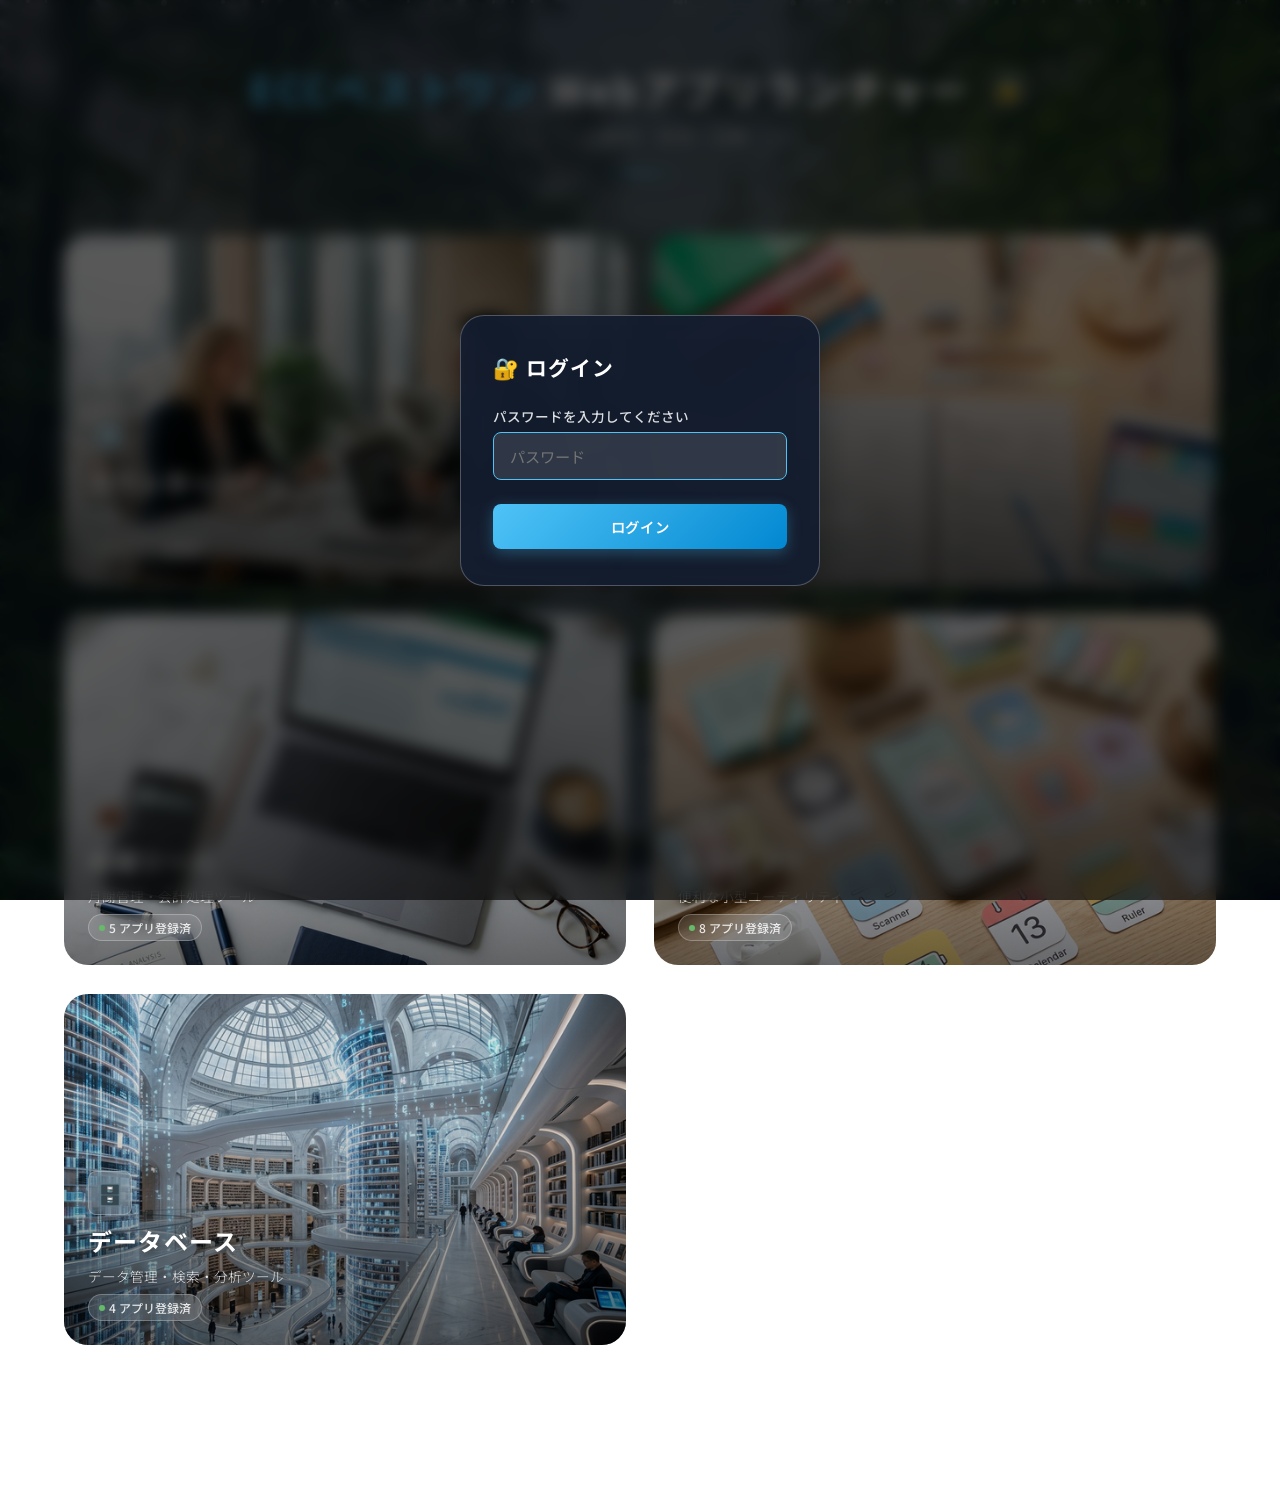
==== commit 24ef471e: "up9" ====
--- a/category.html
+++ b/category.html
@@ -8,8 +8,9 @@
     <title>ECCベストワン Webアプリランチャー</title>
 
     <!-- Favicon / Home Screen Icon -->
-    <link rel="icon" type="image/png" sizes="512x512" href="images/icon-512.png" />
-    <link rel="apple-touch-icon" href="images/icon-512.png" />
+    <link rel="icon" type="image/png" sizes="32x32" href="images/favicon-32.png" />
+    <link rel="icon" type="image/png" sizes="16x16" href="images/favicon-16.png" />
+    <link rel="apple-touch-icon" sizes="180x180" href="images/apple-touch-icon.png" />
     <link rel="manifest" href="manifest.json" />
     <meta name="theme-color" content="#c4a7e7" />
     <meta name="apple-mobile-web-app-capable" content="yes" />
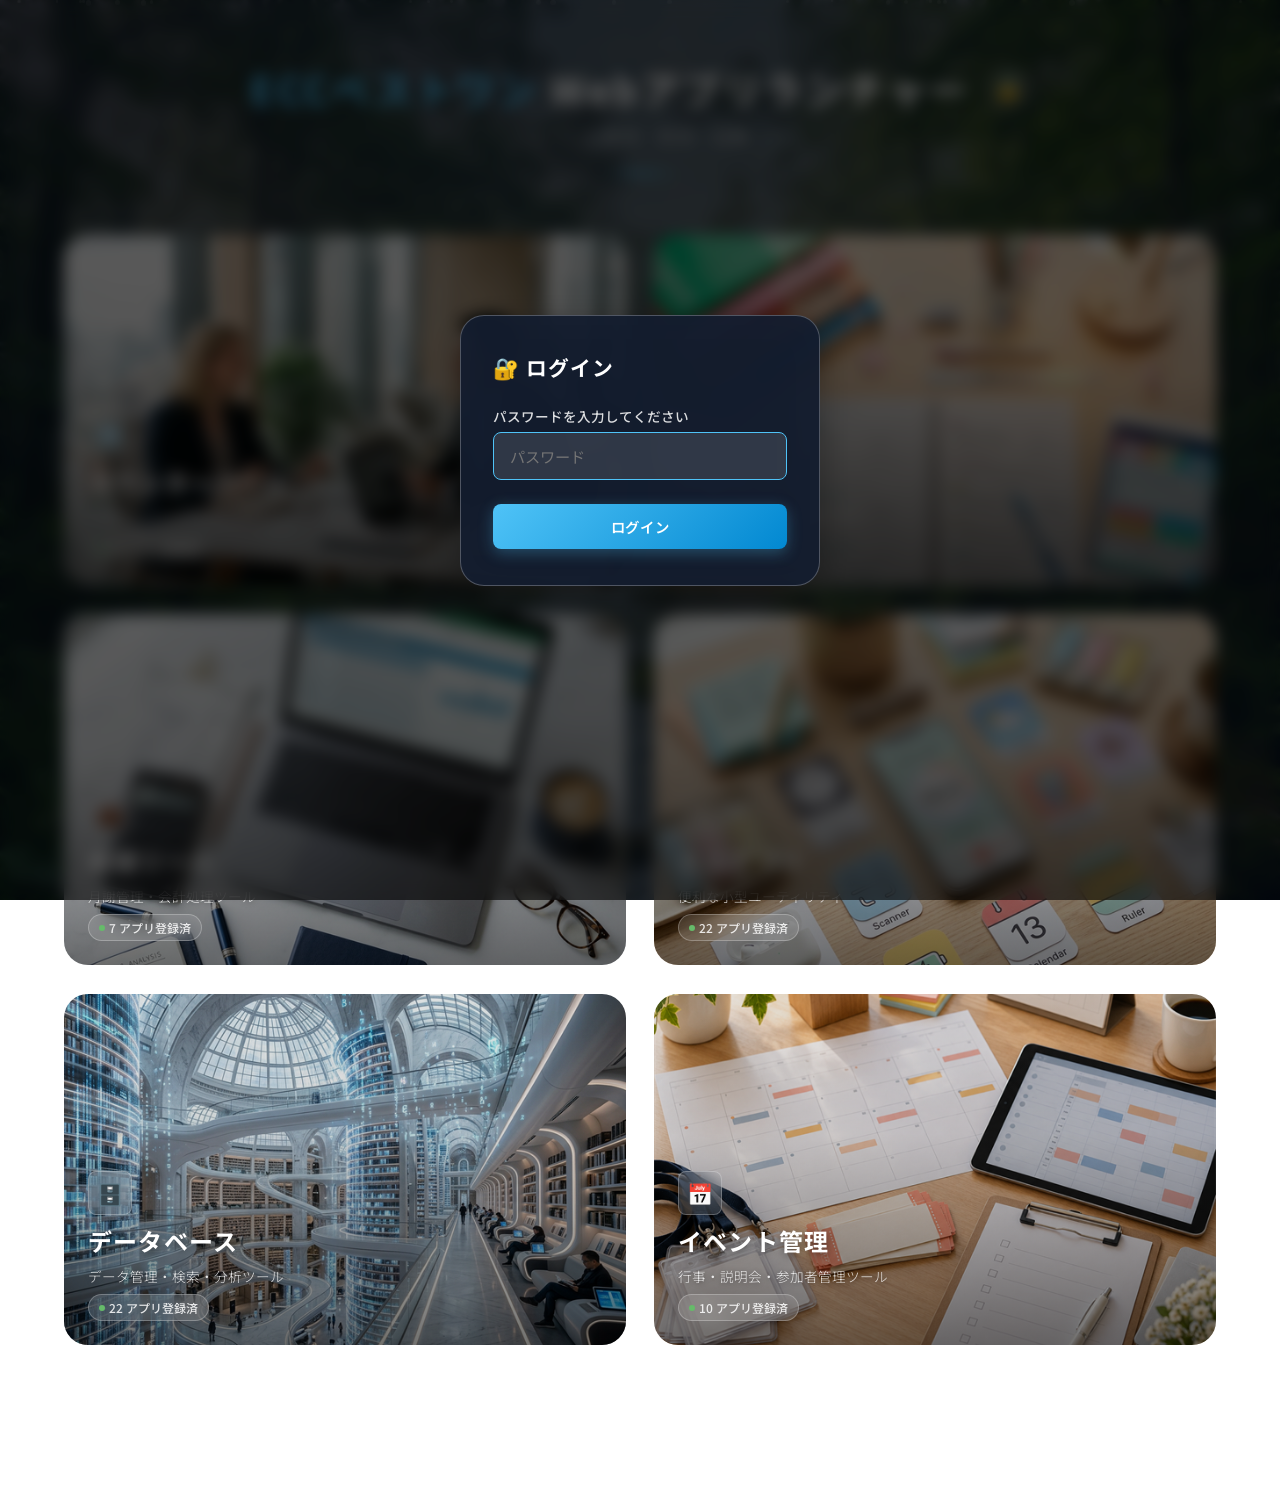
==== commit 84fdd0b2: "Refresh local editor assets" ====
--- a/category.html
+++ b/category.html
@@ -17,8 +17,8 @@
     <meta name="apple-mobile-web-app-status-bar-style" content="black-translucent" />
     <meta name="apple-mobile-web-app-title" content="ECC Apps" />
 
-    <link rel="stylesheet" href="style.css" />
-    <link rel="stylesheet" href="category.css" />
+    <link rel="stylesheet" href="style.css?v=20260922-2" />
+    <link rel="stylesheet" href="category.css?v=20260922-2" />
 </head>
 
 <body>
@@ -127,7 +127,7 @@
     <!-- Toast Container -->
     <div class="toast-container" id="toastContainer"></div>
 
-    <script src="category.js"></script>
+    <script src="category.js?v=20260922-2"></script>
 </body>
 
-</html>+</html>
--- a/category.css
+++ b/category.css
@@ -311,21 +311,82 @@
     border-color: rgba(79, 195, 247, 0.4);
 }
 
-.app-card:active {
-    transform: translateY(-2px) scale(0.99);
-}
-
-.app-card.dragging {
-    opacity: 0.4;
-    transform: scale(0.95);
-    box-shadow: none;
-}
-
-.app-card.drag-over {
-    border-color: var(--color-accent);
-    box-shadow: 0 0 0 3px rgba(79, 195, 247, 0.3);
-    transform: scale(1.03);
-}
+.app-card:active {
+    transform: translateY(-2px) scale(0.99);
+}
+
+.app-card.sortable {
+    cursor: grab;
+}
+
+.app-card.sortable:active {
+    cursor: grabbing;
+}
+
+.app-card.dragging,
+.app-grid-spacer.editable.dragging {
+    opacity: 0.4;
+    transform: scale(0.95);
+    box-shadow: none;
+}
+
+.app-card.drag-over,
+.app-grid-spacer.editable.drag-over {
+    border-color: var(--color-accent);
+    box-shadow: 0 0 0 3px rgba(79, 195, 247, 0.3);
+    transform: scale(1.03);
+}
+
+/* Empty desktop grid cell used to separate groups */
+.app-grid-spacer {
+    min-height: 300px;
+    visibility: hidden;
+}
+
+.app-grid-spacer.editable {
+    visibility: visible;
+    position: relative;
+    display: flex;
+    align-items: center;
+    justify-content: center;
+    border: 2px dashed rgba(255, 255, 255, 0.28);
+    border-radius: var(--radius-md);
+    color: var(--color-text-secondary);
+    background: rgba(255, 255, 255, 0.035);
+    cursor: grab;
+    transition: all var(--transition-smooth);
+}
+
+.app-grid-spacer.editable:active {
+    cursor: grabbing;
+}
+
+.spacer-label {
+    text-align: center;
+    line-height: 1.6;
+}
+
+.spacer-label small {
+    opacity: 0.72;
+}
+
+.spacer-delete-btn {
+    position: absolute;
+    top: 10px;
+    right: 10px;
+    width: 34px;
+    height: 34px;
+    border-radius: 50%;
+    border: 1px solid var(--color-glass-border);
+    background: rgba(20, 30, 48, 0.85);
+    color: inherit;
+    cursor: pointer;
+}
+
+.add-spacer-card small {
+    font-size: 0.72rem;
+    opacity: 0.72;
+}
 
 /* Card Screenshot Area */
 .app-card-image {
@@ -532,8 +593,13 @@
 }
 
 /* ---------- Responsive ---------- */
-@media (max-width: 768px) {
-    .app-grid {
+@media (max-width: 768px) {
+    .app-grid-spacer,
+    .add-spacer-card {
+        display: none;
+    }
+
+    .app-grid {
         grid-template-columns: repeat(auto-fill, minmax(160px, 1fr));
         gap: 16px;
     }
@@ -552,4 +618,4 @@
         grid-template-columns: repeat(2, 1fr);
         gap: 12px;
     }
-}+}
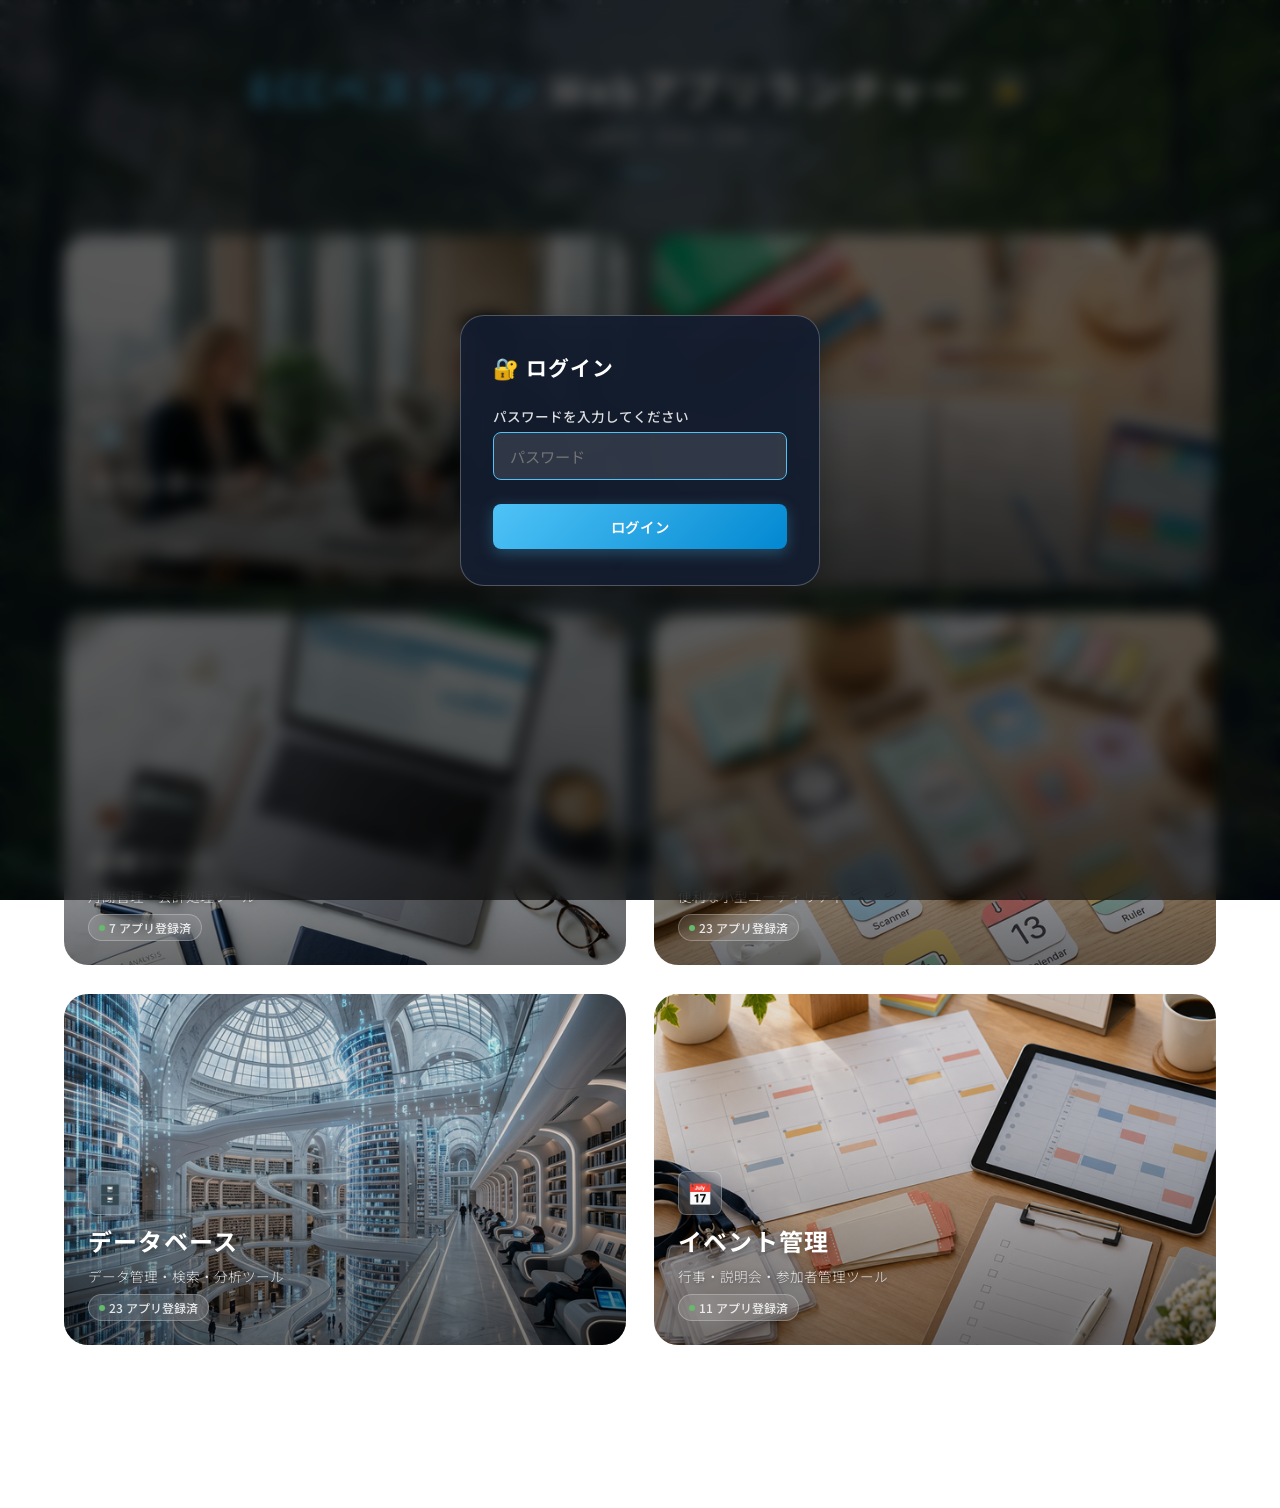
==== commit b9e762f5: "Group learning apps into tabs" ====
--- a/category.html
+++ b/category.html
@@ -18,7 +18,7 @@
     <meta name="apple-mobile-web-app-title" content="ECC Apps" />
 
     <link rel="stylesheet" href="style.css?v=20260922-2" />
-    <link rel="stylesheet" href="category.css?v=20260922-2" />
+    <link rel="stylesheet" href="category.css?v=20261120-1" />
 </head>
 
 <body>
@@ -46,6 +46,8 @@
 
     <!-- Main Content -->
     <main class="main-content">
+        <div class="learning-tabs" id="learningTabs" role="tablist" aria-label="学習アプリの分類" hidden></div>
+
         <!-- Search Bar -->
         <div class="search-section" id="searchSection">
             <div class="search-bar">
@@ -84,6 +86,12 @@
                 <div class="modal-field">
                     <label for="inputAppCaption">キャプション（任意）</label>
                     <input type="text" id="inputAppCaption" placeholder="例: 日次出席管理用" />
+                </div>
+                <div class="modal-field" id="learningGroupField" hidden>
+                    <label for="inputLearningGroup">学習アプリの分類</label>
+                    <select id="inputLearningGroup">
+                        <option value="">自動分類</option>
+                    </select>
                 </div>
                 <div class="modal-field">
                     <label>タグ</label>
@@ -127,7 +135,7 @@
     <!-- Toast Container -->
     <div class="toast-container" id="toastContainer"></div>
 
-    <script src="category.js?v=20260922-2"></script>
+    <script src="category.js?v=20261120-1"></script>
 </body>
 
 </html>
--- a/category.css
+++ b/category.css
@@ -1,6 +1,74 @@
 /* ============================================
    Category Page - Additional Styles
    ============================================ */
+
+/* ---------- Learning Tabs ---------- */
+.learning-tabs:not([hidden]) {
+    display: grid;
+    grid-template-columns: repeat(5, minmax(0, 1fr));
+    gap: 4px;
+    margin-bottom: 16px;
+    padding: 4px;
+    border: 1px solid var(--color-glass-border);
+    border-radius: var(--radius-md);
+    background: rgba(16, 29, 38, 0.75);
+}
+
+.learning-tab {
+    display: flex;
+    align-items: center;
+    justify-content: center;
+    gap: 8px;
+    min-height: 44px;
+    padding: 6px 4px;
+    border: 1px solid transparent;
+    border-radius: var(--radius-sm);
+    background: transparent;
+    color: var(--color-text-secondary);
+    font: inherit;
+    font-weight: 600;
+    white-space: nowrap;
+    cursor: pointer;
+}
+
+.learning-tab:hover {
+    background: rgba(255, 255, 255, 0.1);
+}
+
+.learning-tab[aria-selected="true"] {
+    border-color: var(--color-accent);
+    background: #c5ecff;
+    color: #123344;
+}
+
+.learning-tab:focus-visible {
+    outline: 2px solid white;
+    outline-offset: 2px;
+}
+
+.learning-tab-count {
+    font-size: 0.75em;
+    font-variant-numeric: tabular-nums;
+}
+
+#inputLearningGroup {
+    width: 100%;
+    padding: 10px 12px;
+    border: 1px solid var(--color-glass-border);
+    border-radius: var(--radius-sm);
+    background: #23313e;
+    color: var(--color-text-primary);
+    font: inherit;
+}
+
+@media (max-width: 600px) {
+    .learning-tab {
+        flex-direction: column;
+        gap: 1px;
+        padding: 4px 0;
+        font-size: 0.75rem;
+    }
+}
 
 /* ---------- Search Section ---------- */
 .search-section {
@@ -30,6 +98,7 @@
 
 .search-bar input {
     flex: 1;
+    min-width: 0;
     border: none;
     background: transparent;
     color: var(--color-text-primary);
